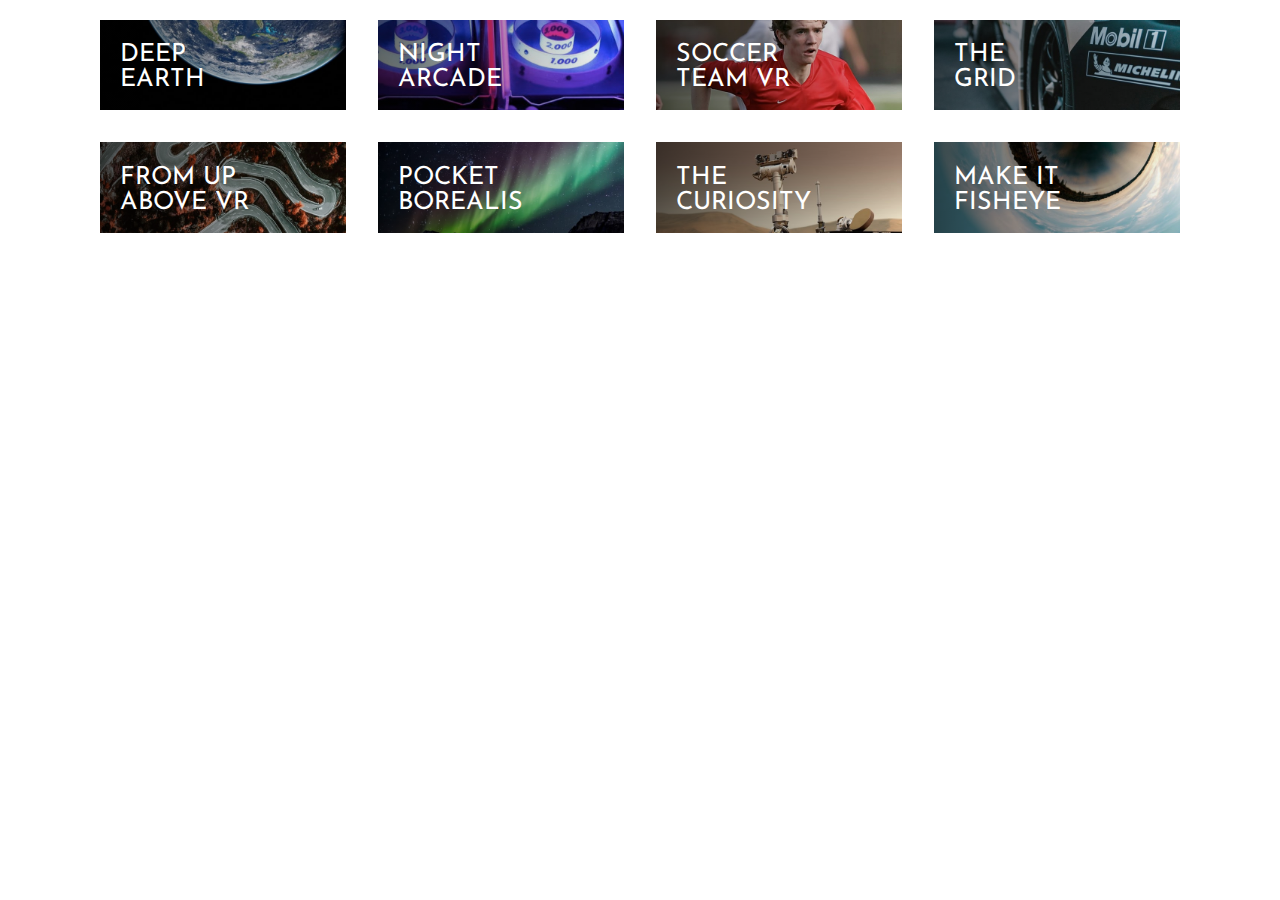
==== index.html @ 4863cc8f "build the grid" ====
<!DOCTYPE html>
<html lang="en">

<head>
  <meta charset="UTF-8">
  <meta name="viewport" content="width=device-width, initial-scale=1.0">
  <link rel="preconnect" href="https://fonts.googleapis.com">
  <link rel="preconnect" href="https://fonts.gstatic.com" crossorigin>
  <link href="https://fonts.googleapis.com/css2?family=Alata&family=Josefin+Sans:wght@300&display=swap"
    rel="stylesheet">
  <link rel="stylesheet" href="./css/styles.css">
  <link rel="icon" type="image/png" sizes="32x32" href="./images/favicon-32x32.png">

  <title>Loopstudios landing page</title>

  <!-- Feel free to remove these styles or customise in your own stylesheet 👍 -->

</head>

<body>
  <div class="creations-container">
    <article class="creation">
      <img class="image" src="./images/mobile/image-deep-earth.jpg" alt="">
      <div class="text">
        <span class="creation__title">Deep</span>
        <span class="creation__title">Earth</span>
      </div>
    </article>
    <article class="creation">
      <img class="image" src="./images/mobile/image-night-arcade.jpg" alt="">
      <div class="text">
        <span class="creation__title">Night</span>
        <span class="creation__title">Arcade</span>
      </div>
    </article>
    <article class="creation">
      <img class="image" src="./images/mobile/image-soccer-team.jpg" alt="">
      <div class="text">
        <span class="creation__title">soccer</span>
        <span class="creation__title">team vr</span>
      </div>
    </article>
    <article class="creation">
      <img class="image" src="./images/mobile/image-grid.jpg" alt="">
      <div class="text">
        <span class="creation__title">the</span>
        <span class="creation__title">grid</span>
      </div>
    </article>
    <article class="creation">
      <img class="image" src="./images/mobile/image-from-above.jpg" alt="">
      <div class="text">
        <span class="creation__title">from up</span>
        <span class="creation__title">above vr</span>
      </div>
    </article>
    <article class="creation">
      <img class="image" src="./images/mobile/image-pocket-borealis.jpg" alt="">
      <div class="text">
        <span class="creation__title">pocket</span>
        <span class="creation__title">borealis</span>
      </div>
    </article>
    <article class="creation">
      <img class="image" src="./images/mobile/image-curiosity.jpg" alt="">
      <div class="text">
        <span class="creation__title">the</span>
        <span class="creation__title">curiosity</span>
      </div>
    </article>
    <article class="creation">
      <img class="image" src="./images/mobile/image-fisheye.jpg" alt="">
      <div class="text">
        <span class="creation__title">make it</span>
        <span class="creation__title">fisheye</span>
      </div>
    </article>


    <!-- <article class="creation creation1" style="height:15rem; width:80%">
      <span class="creation__title">Deep</span>
      <span class="creation__title">Earth</span>
    </article>
    <article class="creation creation2" style="height:15rem; width:80%">
      <span class="creation__title">Night</span>
      <span class="creation__title">Arcade</span>
    </article>
    <article class="creation creation3" style="height:15rem; width:80%">
      <span class="creation__title">Soccer</span>
      <span class="creation__title">team vr</span>
    </article>
    <article class="creation creation4" style="height:15rem; width:80%">
      <span class="creation__title">the</span>
      <span class="creation__title">grid</span>
    </article>
    <article class="creation creation5" style="height:15rem; width:80%">
      <span class="creation__title">From up</span>
      <span class="creation__title">above vr</span>
    </article>
    <article class="creation creation6" style="height:15rem; width:80%">
      <span class="creation__title">pocket</span>
      <span class="creation__title">borealis</span>
    </article>
    <article class="creation creation7" style="height:15rem; width:80%">
      <span class="creation__title">The</span>
      <span class="creation__title">curiosity</span>
    </article>
    <article class="creation creation8" style="height:15rem; width:80%">
      <span class="creation__title">make it</span>
      <span class="creation__title">fisheye</span>
    </article> -->
  </div>


  <!-- About
  Careers
  Events
  Products
  Support

  Immersive experiences that deliver

  The leader in interactive VR

  Founded in 2011, Loopstudios has been producing world-class virtual reality
  projects for some of the best companies around the globe. Our award-winning
  creations have transformed businesses through digital experiences that bind
  to their brand.

  Our creations

  See all

  Deep earth
  Night arcade
  Soccer team VR
  The grid
  From up above VR
  Pocket borealis
  The curiosity
  Make it fisheye

  About
  Careers
  Events
  Products
  Support

  © 2021 Loopstudios. All rights reserved. -->

  <script src="./app.js"></script>
</body>

</html>
---- css/styles.css ----
*,
*::after,
*::before {
  margin: 0;
  padding: 0;
  -webkit-box-sizing: border-box;
          box-sizing: border-box;
}

html {
  font-size: 62.5%;
}

body {
  font-family: 'Alata', sans-serif;
  font-size: 1.5rem;
  color: dimgray;
  line-height: 1.7;
  font-weight: 400;
  min-height: 100vh;
}

h1,
h2 {
  font-family: 'Josefin Sans', sans-serif;
  font-size: 3.5rem;
}

.btn {
  text-transform: uppercase;
  padding: 1rem 4rem;
  letter-spacing: 2px;
  font-family: 'Alata', sans-serif;
  background: none;
  font-size: 1.5rem;
  font-weight: 400;
  cursor: pointer;
  -webkit-transition: all 0.2s ease-out;
  transition: all 0.2s ease-out;
}

.btn:hover {
  background-color: #000;
  color: #fff;
}

.icons {
  display: -webkit-box;
  display: -ms-flexbox;
  display: flex;
  gap: 1.5rem;
}

.icon-container {
  border-bottom: 2px solid #000;
  cursor: pointer;
  -webkit-transition: border 0.2s;
  transition: border 0.2s;
}

.icon-container:hover {
  border-bottom: 2px solid #fff;
}

.icon-container .icon {
  width: 2.5rem;
  height: 2.5rem;
}

.creations-container {
  display: -ms-grid;
  display: grid;
  -ms-grid-columns: 1fr;
      grid-template-columns: 1fr;
  justify-items: center;
  padding: 2rem;
  gap: 2rem;
}

.creations-container .creation {
  width: 100%;
  position: relative;
  cursor: pointer;
}

.creations-container .creation::before {
  content: '';
  width: 100%;
  height: 100%;
  background-image: -webkit-gradient(linear, left top, right top, from(#000), to(rgba(0, 0, 0, 0)));
  background-image: linear-gradient(to right, #000, rgba(0, 0, 0, 0));
  position: absolute;
  opacity: 0.6;
}

.creations-container .creation:hover .text {
  color: #000;
}

.creations-container .creation:hover::before {
  background-image: -webkit-gradient(linear, left top, right top, from(rgba(255, 255, 255, 0.655)), to(rgba(255, 255, 255, 0.655)));
  background-image: linear-gradient(to right, rgba(255, 255, 255, 0.655), rgba(255, 255, 255, 0.655));
}

.creations-container .creation:hover .image {
  opacity: 0.3;
}

.creations-container .image {
  width: 100%;
  -o-object-fit: cover;
     object-fit: cover;
  -o-object-position: center;
     object-position: center;
  display: block;
}

.creations-container .text {
  position: absolute;
  bottom: 1.8rem;
  left: 2rem;
  font-size: 2.5rem;
  text-transform: uppercase;
  font-family: 'Josefin Sans', sans-serif;
  color: #fff;
  display: -webkit-box;
  display: -ms-flexbox;
  display: flex;
  -webkit-box-orient: vertical;
  -webkit-box-direction: normal;
      -ms-flex-direction: column;
          flex-direction: column;
  line-height: 1;
}

@media screen and (min-width: 768px) {
  .creations-container {
    max-width: 1120px;
    margin: 0 auto;
    -ms-grid-columns: (1fr)[4];
        grid-template-columns: repeat(4, 1fr);
    gap: 3.2rem;
  }
  .creations-container .creation {
    height: 45rem;
    height: 100%;
  }
  .creations-container .creation .image {
    -o-object-fit: cover;
       object-fit: cover;
  }
}
/*# sourceMappingURL=styles.css.map */
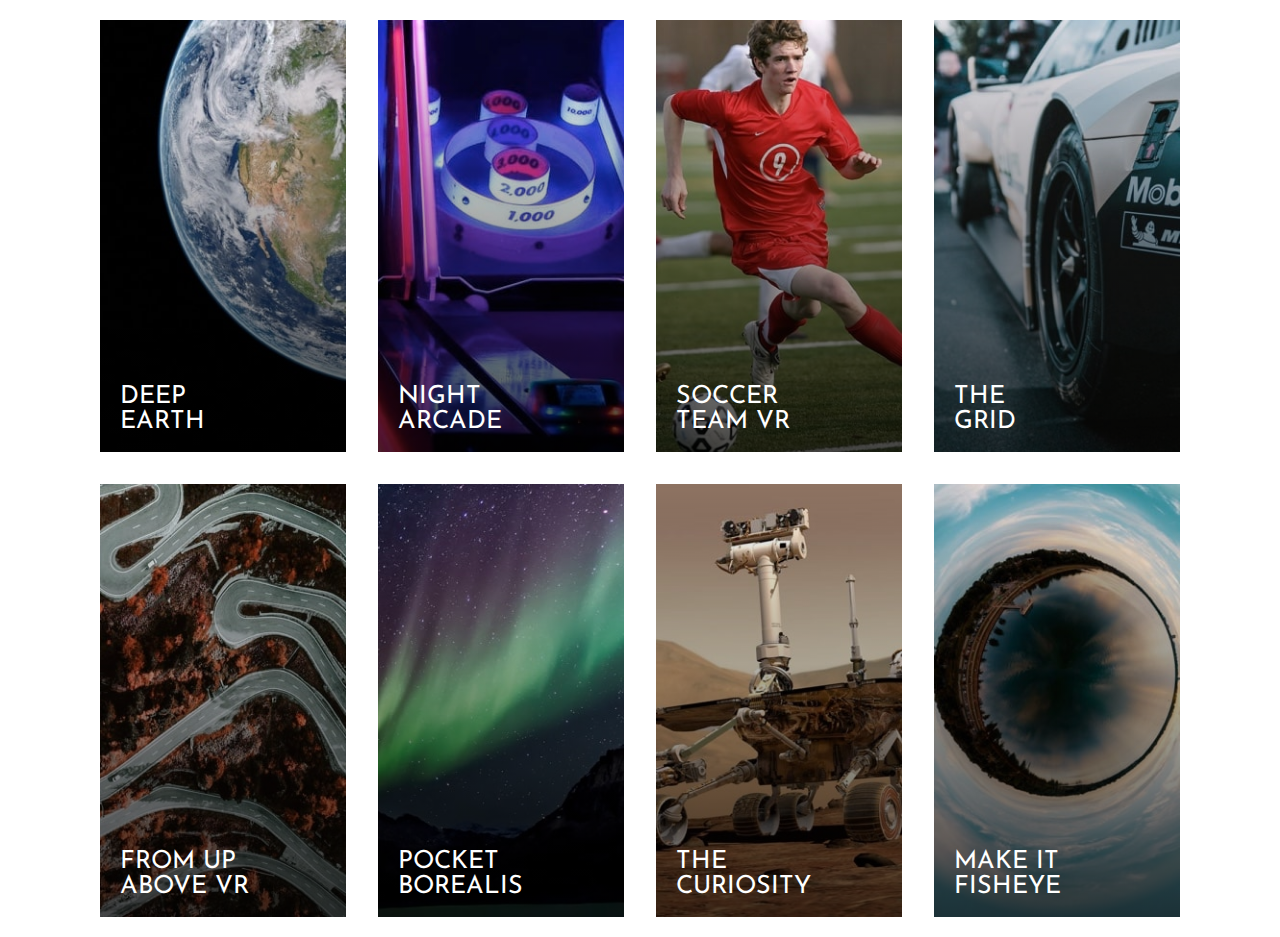
==== commit 69b64837: "grid redo" ====
--- a/index.html
+++ b/index.html
@@ -20,56 +20,87 @@
 <body>
   <div class="creations-container">
     <article class="creation">
-      <img class="image" src="./images/mobile/image-deep-earth.jpg" alt="">
+      <picture>
+        <source media="(min-width: 768px)" srcset="images/desktop/image-deep-earth.jpg">
+        <img class="image" src="./images/mobile/image-deep-earth.jpg" alt="image of deep earth">
+      </picture>
       <div class="text">
         <span class="creation__title">Deep</span>
         <span class="creation__title">Earth</span>
       </div>
     </article>
     <article class="creation">
-      <img class="image" src="./images/mobile/image-night-arcade.jpg" alt="">
+      <picture>
+        <source media="(min-width: 768px)" srcset="images/desktop/image-night-arcade.jpg">
+        <img class="image" src="./images/mobile/image-night-arcade.jpg" alt="image of night arcade">
+      </picture>
+
       <div class="text">
         <span class="creation__title">Night</span>
         <span class="creation__title">Arcade</span>
       </div>
     </article>
     <article class="creation">
-      <img class="image" src="./images/mobile/image-soccer-team.jpg" alt="">
+      <picture>
+        <source media="(min-width: 768px)" srcset="images/desktop/image-soccer-team.jpg">
+        <img class="image" src="./images/mobile/image-soccer-team.jpg" alt="image of soccer team">
+      </picture>
+
       <div class="text">
         <span class="creation__title">soccer</span>
         <span class="creation__title">team vr</span>
       </div>
     </article>
     <article class="creation">
-      <img class="image" src="./images/mobile/image-grid.jpg" alt="">
+      <picture>
+        <source media="(min-width: 768px)" srcset="images/desktop/image-grid.jpg">
+        <img class="image" src="./images/mobile/image-grid.jpg" alt="image of grid">
+      </picture>
+
       <div class="text">
         <span class="creation__title">the</span>
         <span class="creation__title">grid</span>
       </div>
     </article>
     <article class="creation">
-      <img class="image" src="./images/mobile/image-from-above.jpg" alt="">
+      <picture>
+        <source media="(min-width: 768px)" srcset="images/desktop/image-from-above.jpg">
+        <img class="image" src="./images/mobile/image-from-above.jpg" alt="image from above">
+      </picture>
+
       <div class="text">
         <span class="creation__title">from up</span>
         <span class="creation__title">above vr</span>
       </div>
     </article>
     <article class="creation">
-      <img class="image" src="./images/mobile/image-pocket-borealis.jpg" alt="">
+      <picture>
+        <source media="(min-width: 768px)" srcset="images/desktop/image-pocket-borealis.jpg">
+        <img class="image" src="./images/mobile/image-pocket-borealis.jpg" alt="image of pocket borealis">
+      </picture>
+
       <div class="text">
         <span class="creation__title">pocket</span>
         <span class="creation__title">borealis</span>
       </div>
     </article>
     <article class="creation">
-      <img class="image" src="./images/mobile/image-curiosity.jpg" alt="">
+      <picture>
+        <source media="(min-width: 768px)" srcset="images/desktop/image-curiosity.jpg">
+        <img class="image" src="./images/mobile/image-curiosity.jpg" alt="image of curiosity">
+      </picture>
+
       <div class="text">
         <span class="creation__title">the</span>
         <span class="creation__title">curiosity</span>
       </div>
     </article>
     <article class="creation">
-      <img class="image" src="./images/mobile/image-fisheye.jpg" alt="">
+      <picture>
+        <source media="(min-width: 768px)" srcset="images/desktop/image-fisheye.jpg">
+        <img class="image" src="./images/mobile/image-fisheye.jpg" alt="image of fisheye">
+      </picture>
+
       <div class="text">
         <span class="creation__title">make it</span>
         <span class="creation__title">fisheye</span>
--- a/css/styles.css
+++ b/css/styles.css
@@ -145,6 +145,15 @@
     height: 45rem;
     height: 100%;
   }
+  .creations-container .creation::before {
+    content: '';
+    width: 100%;
+    height: 100%;
+    background-image: -webkit-gradient(linear, left bottom, left top, from(#000), to(rgba(0, 0, 0, 0)));
+    background-image: linear-gradient(to top, #000, rgba(0, 0, 0, 0));
+    position: absolute;
+    opacity: 0.7;
+  }
   .creations-container .creation .image {
     -o-object-fit: cover;
        object-fit: cover;
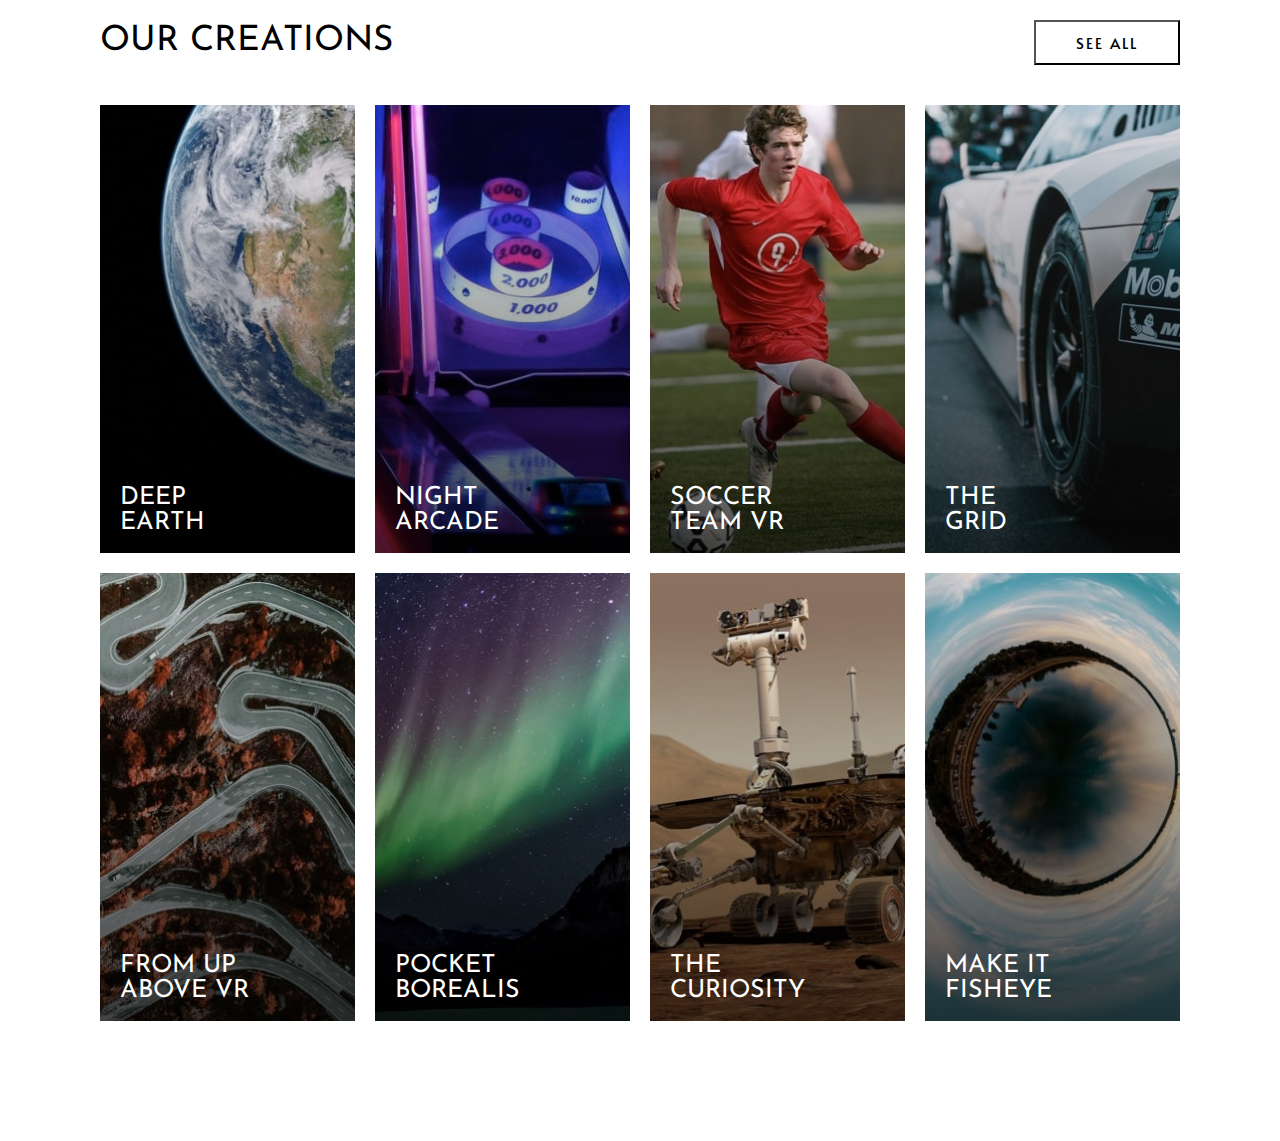
==== commit b8a180e4: "build the creations section" ====
--- a/index.html
+++ b/index.html
@@ -18,128 +18,105 @@
 </head>
 
 <body>
-  <div class="creations-container">
-    <article class="creation">
-      <picture>
-        <source media="(min-width: 768px)" srcset="images/desktop/image-deep-earth.jpg">
-        <img class="image" src="./images/mobile/image-deep-earth.jpg" alt="image of deep earth">
-      </picture>
-      <div class="text">
-        <span class="creation__title">Deep</span>
-        <span class="creation__title">Earth</span>
-      </div>
-    </article>
-    <article class="creation">
-      <picture>
-        <source media="(min-width: 768px)" srcset="images/desktop/image-night-arcade.jpg">
-        <img class="image" src="./images/mobile/image-night-arcade.jpg" alt="image of night arcade">
-      </picture>
+  <section class="creations">
+    <header class="creations__header">
+      <h2 class="creations__heading">our creations</h2>
+      <button class="btn">see all</button>
+    </header>
 
-      <div class="text">
-        <span class="creation__title">Night</span>
-        <span class="creation__title">Arcade</span>
-      </div>
-    </article>
-    <article class="creation">
-      <picture>
-        <source media="(min-width: 768px)" srcset="images/desktop/image-soccer-team.jpg">
-        <img class="image" src="./images/mobile/image-soccer-team.jpg" alt="image of soccer team">
-      </picture>
+    <div class="creations-container">
+      <article class="creation">
+        <picture>
+          <source media="(min-width: 768px)" srcset="images/desktop/image-deep-earth.jpg">
+          <img class="image" src="./images/mobile/image-deep-earth.jpg" alt="image of deep earth">
+        </picture>
+        <div class="text">
+          <span class="creation__title">Deep</span>
+          <span class="creation__title">Earth</span>
+        </div>
+      </article>
+      <article class="creation">
+        <picture>
+          <source media="(min-width: 768px)" srcset="images/desktop/image-night-arcade.jpg">
+          <img class="image" src="./images/mobile/image-night-arcade.jpg" alt="image of night arcade">
+        </picture>
 
-      <div class="text">
-        <span class="creation__title">soccer</span>
-        <span class="creation__title">team vr</span>
-      </div>
-    </article>
-    <article class="creation">
-      <picture>
-        <source media="(min-width: 768px)" srcset="images/desktop/image-grid.jpg">
-        <img class="image" src="./images/mobile/image-grid.jpg" alt="image of grid">
-      </picture>
+        <div class="text">
+          <span class="creation__title">Night</span>
+          <span class="creation__title">Arcade</span>
+        </div>
+      </article>
+      <article class="creation">
+        <picture>
+          <source media="(min-width: 768px)" srcset="images/desktop/image-soccer-team.jpg">
+          <img class="image" src="./images/mobile/image-soccer-team.jpg" alt="image of soccer team">
+        </picture>
 
-      <div class="text">
-        <span class="creation__title">the</span>
-        <span class="creation__title">grid</span>
-      </div>
-    </article>
-    <article class="creation">
-      <picture>
-        <source media="(min-width: 768px)" srcset="images/desktop/image-from-above.jpg">
-        <img class="image" src="./images/mobile/image-from-above.jpg" alt="image from above">
-      </picture>
+        <div class="text">
+          <span class="creation__title">soccer</span>
+          <span class="creation__title">team vr</span>
+        </div>
+      </article>
+      <article class="creation">
+        <picture>
+          <source media="(min-width: 768px)" srcset="images/desktop/image-grid.jpg">
+          <img class="image" src="./images/mobile/image-grid.jpg" alt="image of grid">
+        </picture>
 
-      <div class="text">
-        <span class="creation__title">from up</span>
-        <span class="creation__title">above vr</span>
-      </div>
-    </article>
-    <article class="creation">
-      <picture>
-        <source media="(min-width: 768px)" srcset="images/desktop/image-pocket-borealis.jpg">
-        <img class="image" src="./images/mobile/image-pocket-borealis.jpg" alt="image of pocket borealis">
-      </picture>
+        <div class="text">
+          <span class="creation__title">the</span>
+          <span class="creation__title">grid</span>
+        </div>
+      </article>
+      <article class="creation">
+        <picture>
+          <source media="(min-width: 768px)" srcset="images/desktop/image-from-above.jpg">
+          <img class="image" src="./images/mobile/image-from-above.jpg" alt="image from above">
+        </picture>
 
-      <div class="text">
-        <span class="creation__title">pocket</span>
-        <span class="creation__title">borealis</span>
-      </div>
-    </article>
-    <article class="creation">
-      <picture>
-        <source media="(min-width: 768px)" srcset="images/desktop/image-curiosity.jpg">
-        <img class="image" src="./images/mobile/image-curiosity.jpg" alt="image of curiosity">
-      </picture>
+        <div class="text">
+          <span class="creation__title">from up</span>
+          <span class="creation__title">above vr</span>
+        </div>
+      </article>
+      <article class="creation">
+        <picture>
+          <source media="(min-width: 768px)" srcset="images/desktop/image-pocket-borealis.jpg">
+          <img class="image" src="./images/mobile/image-pocket-borealis.jpg" alt="image of pocket borealis">
+        </picture>
 
-      <div class="text">
-        <span class="creation__title">the</span>
-        <span class="creation__title">curiosity</span>
-      </div>
-    </article>
-    <article class="creation">
-      <picture>
-        <source media="(min-width: 768px)" srcset="images/desktop/image-fisheye.jpg">
-        <img class="image" src="./images/mobile/image-fisheye.jpg" alt="image of fisheye">
-      </picture>
+        <div class="text">
+          <span class="creation__title">pocket</span>
+          <span class="creation__title">borealis</span>
+        </div>
+      </article>
+      <article class="creation">
+        <picture>
+          <source media="(min-width: 768px)" srcset="images/desktop/image-curiosity.jpg">
+          <img class="image" src="./images/mobile/image-curiosity.jpg" alt="image of curiosity">
+        </picture>
 
-      <div class="text">
-        <span class="creation__title">make it</span>
-        <span class="creation__title">fisheye</span>
-      </div>
-    </article>
+        <div class="text">
+          <span class="creation__title">the</span>
+          <span class="creation__title">curiosity</span>
+        </div>
+      </article>
+      <article class="creation">
+        <picture>
+          <source media="(min-width: 768px)" srcset="images/desktop/image-fisheye.jpg">
+          <img class="image" src="./images/mobile/image-fisheye.jpg" alt="image of fisheye">
+        </picture>
+
+        <div class="text">
+          <span class="creation__title">make it</span>
+          <span class="creation__title">fisheye</span>
+        </div>
+      </article>
+
+  </section>
 
 
-    <!-- <article class="creation creation1" style="height:15rem; width:80%">
-      <span class="creation__title">Deep</span>
-      <span class="creation__title">Earth</span>
-    </article>
-    <article class="creation creation2" style="height:15rem; width:80%">
-      <span class="creation__title">Night</span>
-      <span class="creation__title">Arcade</span>
-    </article>
-    <article class="creation creation3" style="height:15rem; width:80%">
-      <span class="creation__title">Soccer</span>
-      <span class="creation__title">team vr</span>
-    </article>
-    <article class="creation creation4" style="height:15rem; width:80%">
-      <span class="creation__title">the</span>
-      <span class="creation__title">grid</span>
-    </article>
-    <article class="creation creation5" style="height:15rem; width:80%">
-      <span class="creation__title">From up</span>
-      <span class="creation__title">above vr</span>
-    </article>
-    <article class="creation creation6" style="height:15rem; width:80%">
-      <span class="creation__title">pocket</span>
-      <span class="creation__title">borealis</span>
-    </article>
-    <article class="creation creation7" style="height:15rem; width:80%">
-      <span class="creation__title">The</span>
-      <span class="creation__title">curiosity</span>
-    </article>
-    <article class="creation creation8" style="height:15rem; width:80%">
-      <span class="creation__title">make it</span>
-      <span class="creation__title">fisheye</span>
-    </article> -->
+
   </div>
 
 
--- a/css/styles.css
+++ b/css/styles.css
@@ -27,6 +27,7 @@
 }
 
 .btn {
+  white-space: nowrap;
   text-transform: uppercase;
   padding: 1rem 4rem;
   letter-spacing: 2px;
@@ -67,13 +68,52 @@
   height: 2.5rem;
 }
 
+.creations {
+  max-width: 1120px;
+  margin: 0 auto;
+  padding: 2rem;
+  display: -webkit-box;
+  display: -ms-flexbox;
+  display: flex;
+  -webkit-box-orient: vertical;
+  -webkit-box-direction: normal;
+      -ms-flex-direction: column;
+          flex-direction: column;
+  -webkit-box-align: center;
+      -ms-flex-align: center;
+          align-items: center;
+  gap: 4rem;
+  position: relative;
+  margin-bottom: 10rem;
+}
+
+.creations .btn {
+  position: absolute;
+  bottom: -8rem;
+  left: 50%;
+  -webkit-transform: translateX(-50%);
+          transform: translateX(-50%);
+}
+
+.creations__header {
+  text-align: center;
+}
+
+.creations__heading {
+  color: #000;
+  text-transform: uppercase;
+  font-weight: 400;
+  line-height: 1.1;
+  text-align: center;
+}
+
 .creations-container {
   display: -ms-grid;
   display: grid;
   -ms-grid-columns: 1fr;
       grid-template-columns: 1fr;
   justify-items: center;
-  padding: 2rem;
+  position: relative;
   gap: 2rem;
 }
 
@@ -103,7 +143,7 @@
 }
 
 .creations-container .creation:hover .image {
-  opacity: 0.3;
+  opacity: 0.2;
 }
 
 .creations-container .image {
@@ -134,12 +174,30 @@
 }
 
 @media screen and (min-width: 768px) {
+  .creations .btn {
+    position: static;
+    -webkit-transform: translateX(0);
+            transform: translateX(0);
+  }
+  .creations__header {
+    width: 100%;
+    -ms-flex-item-align: start;
+        align-self: flex-start;
+    display: -webkit-box;
+    display: -ms-flexbox;
+    display: flex;
+    -webkit-box-align: center;
+        -ms-flex-align: center;
+            align-items: center;
+    -webkit-box-pack: justify;
+        -ms-flex-pack: justify;
+            justify-content: space-between;
+  }
   .creations-container {
     max-width: 1120px;
     margin: 0 auto;
     -ms-grid-columns: (1fr)[4];
         grid-template-columns: repeat(4, 1fr);
-    gap: 3.2rem;
   }
   .creations-container .creation {
     height: 45rem;
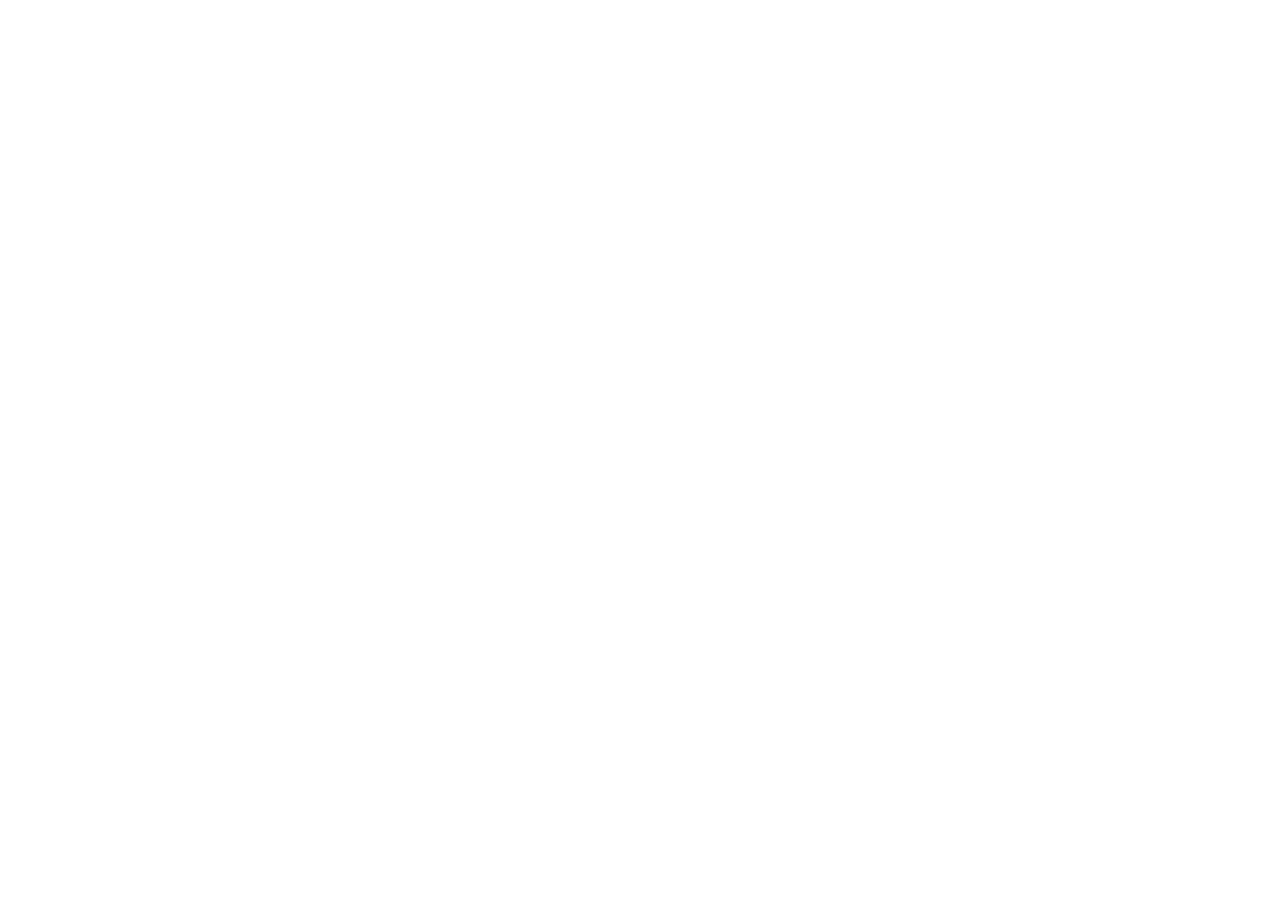
==== commit c7af0375: "creations final commit" ====
--- a/index.html
+++ b/index.html
@@ -18,102 +18,6 @@
 </head>
 
 <body>
-  <section class="creations">
-    <header class="creations__header">
-      <h2 class="creations__heading">our creations</h2>
-      <button class="btn">see all</button>
-    </header>
-
-    <div class="creations-container">
-      <article class="creation">
-        <picture>
-          <source media="(min-width: 768px)" srcset="images/desktop/image-deep-earth.jpg">
-          <img class="image" src="./images/mobile/image-deep-earth.jpg" alt="image of deep earth">
-        </picture>
-        <div class="text">
-          <span class="creation__title">Deep</span>
-          <span class="creation__title">Earth</span>
-        </div>
-      </article>
-      <article class="creation">
-        <picture>
-          <source media="(min-width: 768px)" srcset="images/desktop/image-night-arcade.jpg">
-          <img class="image" src="./images/mobile/image-night-arcade.jpg" alt="image of night arcade">
-        </picture>
-
-        <div class="text">
-          <span class="creation__title">Night</span>
-          <span class="creation__title">Arcade</span>
-        </div>
-      </article>
-      <article class="creation">
-        <picture>
-          <source media="(min-width: 768px)" srcset="images/desktop/image-soccer-team.jpg">
-          <img class="image" src="./images/mobile/image-soccer-team.jpg" alt="image of soccer team">
-        </picture>
-
-        <div class="text">
-          <span class="creation__title">soccer</span>
-          <span class="creation__title">team vr</span>
-        </div>
-      </article>
-      <article class="creation">
-        <picture>
-          <source media="(min-width: 768px)" srcset="images/desktop/image-grid.jpg">
-          <img class="image" src="./images/mobile/image-grid.jpg" alt="image of grid">
-        </picture>
-
-        <div class="text">
-          <span class="creation__title">the</span>
-          <span class="creation__title">grid</span>
-        </div>
-      </article>
-      <article class="creation">
-        <picture>
-          <source media="(min-width: 768px)" srcset="images/desktop/image-from-above.jpg">
-          <img class="image" src="./images/mobile/image-from-above.jpg" alt="image from above">
-        </picture>
-
-        <div class="text">
-          <span class="creation__title">from up</span>
-          <span class="creation__title">above vr</span>
-        </div>
-      </article>
-      <article class="creation">
-        <picture>
-          <source media="(min-width: 768px)" srcset="images/desktop/image-pocket-borealis.jpg">
-          <img class="image" src="./images/mobile/image-pocket-borealis.jpg" alt="image of pocket borealis">
-        </picture>
-
-        <div class="text">
-          <span class="creation__title">pocket</span>
-          <span class="creation__title">borealis</span>
-        </div>
-      </article>
-      <article class="creation">
-        <picture>
-          <source media="(min-width: 768px)" srcset="images/desktop/image-curiosity.jpg">
-          <img class="image" src="./images/mobile/image-curiosity.jpg" alt="image of curiosity">
-        </picture>
-
-        <div class="text">
-          <span class="creation__title">the</span>
-          <span class="creation__title">curiosity</span>
-        </div>
-      </article>
-      <article class="creation">
-        <picture>
-          <source media="(min-width: 768px)" srcset="images/desktop/image-fisheye.jpg">
-          <img class="image" src="./images/mobile/image-fisheye.jpg" alt="image of fisheye">
-        </picture>
-
-        <div class="text">
-          <span class="creation__title">make it</span>
-          <span class="creation__title">fisheye</span>
-        </div>
-      </article>
-
-  </section>
 
 
 
--- a/css/styles.css
+++ b/css/styles.css
@@ -36,6 +36,7 @@
   font-size: 1.5rem;
   font-weight: 400;
   cursor: pointer;
+  border: 2px solid #000;
   -webkit-transition: all 0.2s ease-out;
   transition: all 0.2s ease-out;
 }
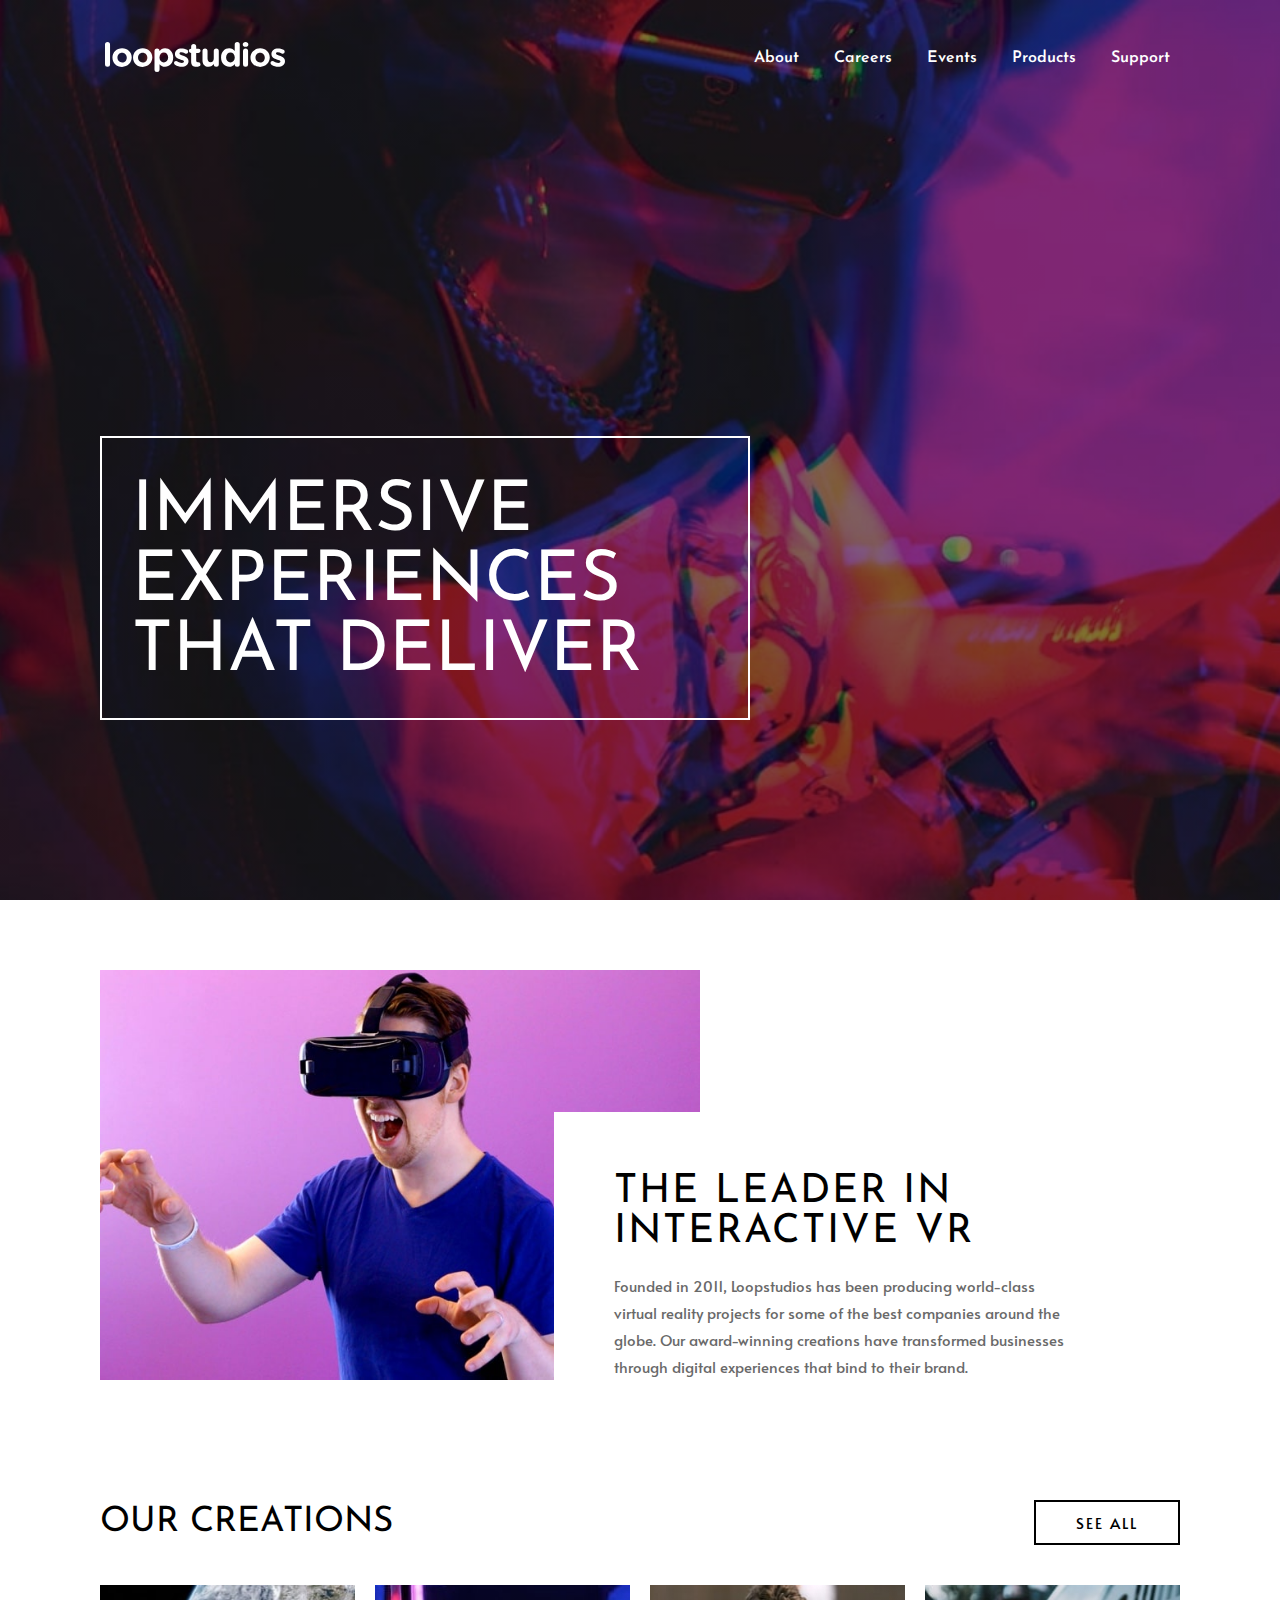
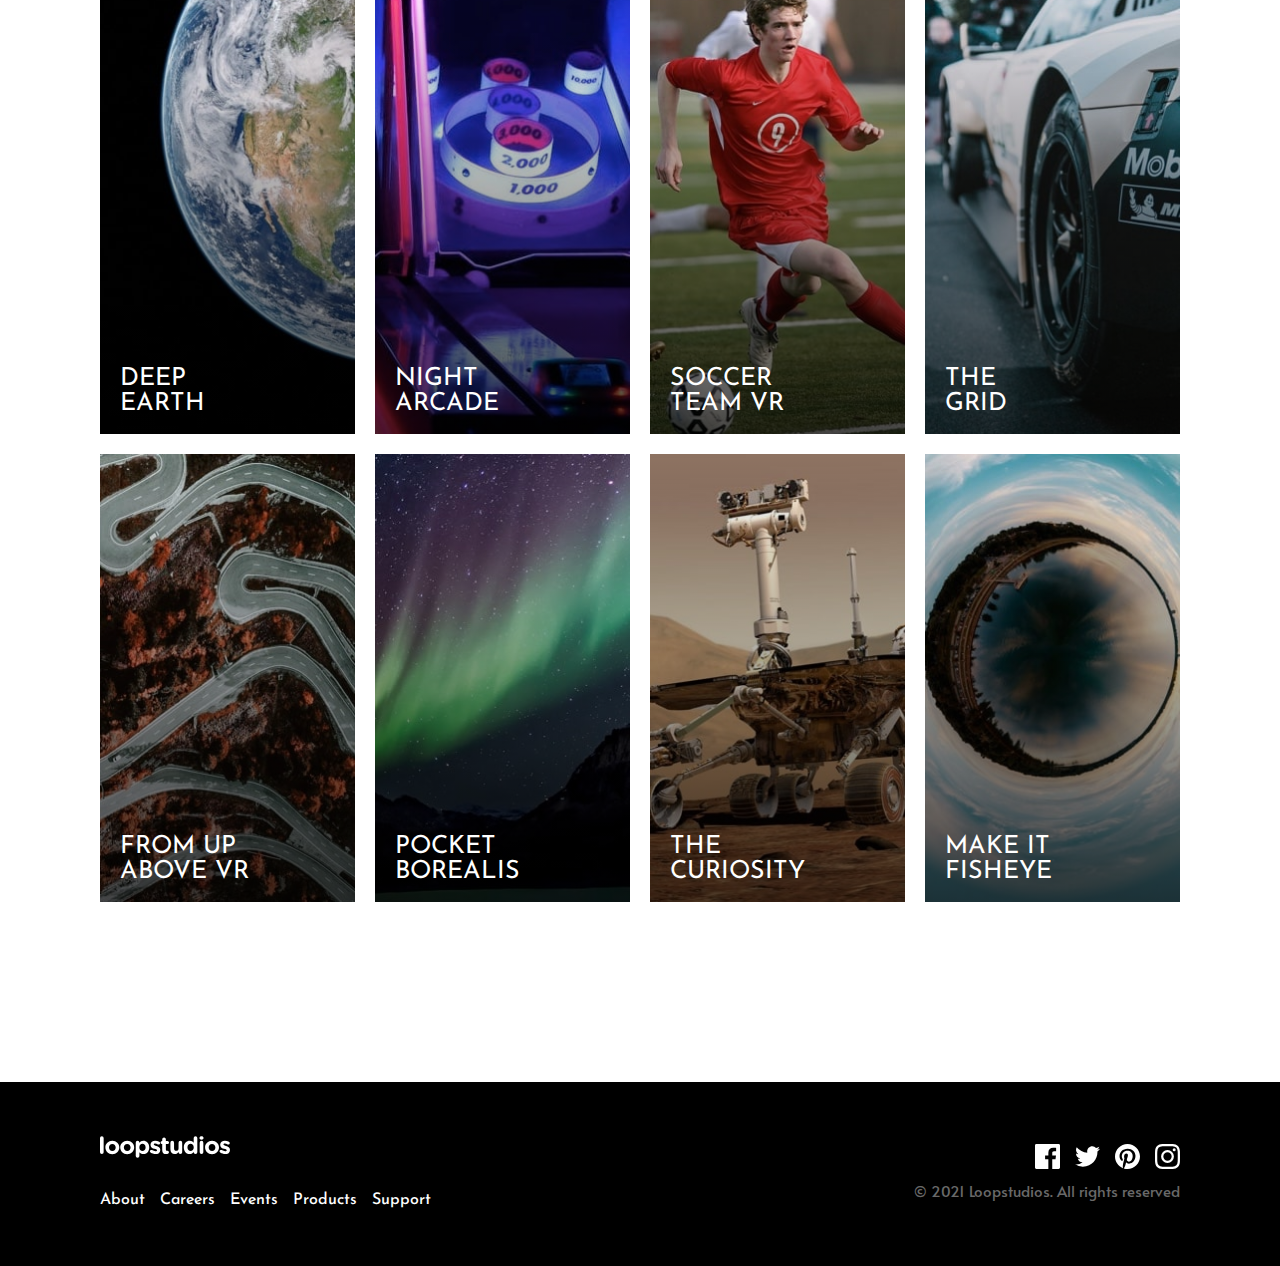
==== commit 795e06e7: "combined all the sections" ====
--- a/index.html
+++ b/index.html
@@ -19,46 +19,187 @@
 
 <body>
 
-
-
-  </div>
-
-
-  <!-- About
-  Careers
-  Events
-  Products
-  Support
-
-  Immersive experiences that deliver
-
-  The leader in interactive VR
-
-  Founded in 2011, Loopstudios has been producing world-class virtual reality
-  projects for some of the best companies around the globe. Our award-winning
-  creations have transformed businesses through digital experiences that bind
-  to their brand.
-
-  Our creations
-
-  See all
-
-  Deep earth
-  Night arcade
-  Soccer team VR
-  The grid
-  From up above VR
-  Pocket borealis
-  The curiosity
-  Make it fisheye
-
-  About
-  Careers
-  Events
-  Products
-  Support
-
-  © 2021 Loopstudios. All rights reserved. -->
+  <header class="hero">
+    <div class="hero-container">
+      <nav class="navigation">
+        <svg class="icon logo">
+          <use xlink:href="/images/sprite.svg#logo"></use>
+        </svg>
+        <ul class="navigation__list display">
+          <li class="list-item"><a href="#">About</a></li>
+          <li class="list-item"><a href="#">Careers</a></li>
+          <li class="list-item"><a href="#">Events</a></li>
+          <li class="list-item"><a href="#">Products</a></li>
+          <li class="list-item"><a href="#">Support</a></li>
+        </ul>
+        <svg class="icon menu-icon">
+          <use class="icon-main" xlink:href="/images/sprite.svg#icon-hamburger"></use>
+        </svg>
+      </nav>
+      <h1 class="hero__heading">Immersive experiences that deliver</h1>
+
+    </div>
+
+  </header>
+  <main>
+    <section class="vr">
+      <picture class="vr__head">
+        <source media="(min-width: 768px)" srcset="images/desktop/image-interactive.jpg">
+        <img class="image" src="./images/mobile/image-interactive.jpg" alt="image of vr">
+      </picture>
+      <div class="vr__body">
+        <h2 class="vr__heading">
+          The leader in interactive VR
+        </h2>
+        <p class="vr__text">
+          Founded in 2011, Loopstudios has been producing world-class virtual reality
+          projects for some of the best companies around the globe. Our award-winning
+          creations have transformed businesses through digital experiences that bind
+          to their brand.
+        </p>
+      </div>
+
+    </section>
+    <section class="creations">
+      <header class="creations__header">
+        <h2 class="creations__heading">our creations</h2>
+        <button class="btn">see all</button>
+      </header>
+
+      <div class="creations-container">
+        <article class="creation">
+          <picture>
+            <source media="(min-width: 768px)" srcset="images/desktop/image-deep-earth.jpg">
+            <img class="image" src="./images/mobile/image-deep-earth.jpg" alt="image of deep earth">
+          </picture>
+          <div class="text">
+            <span class="creation__title">Deep</span>
+            <span class="creation__title">Earth</span>
+          </div>
+        </article>
+        <article class="creation">
+          <picture>
+            <source media="(min-width: 768px)" srcset="images/desktop/image-night-arcade.jpg">
+            <img class="image" src="./images/mobile/image-night-arcade.jpg" alt="image of night arcade">
+          </picture>
+
+          <div class="text">
+            <span class="creation__title">Night</span>
+            <span class="creation__title">Arcade</span>
+          </div>
+        </article>
+        <article class="creation">
+          <picture>
+            <source media="(min-width: 768px)" srcset="images/desktop/image-soccer-team.jpg">
+            <img class="image" src="./images/mobile/image-soccer-team.jpg" alt="image of soccer team">
+          </picture>
+
+          <div class="text">
+            <span class="creation__title">soccer</span>
+            <span class="creation__title">team vr</span>
+          </div>
+        </article>
+        <article class="creation">
+          <picture>
+            <source media="(min-width: 768px)" srcset="images/desktop/image-grid.jpg">
+            <img class="image" src="./images/mobile/image-grid.jpg" alt="image of grid">
+          </picture>
+
+          <div class="text">
+            <span class="creation__title">the</span>
+            <span class="creation__title">grid</span>
+          </div>
+        </article>
+        <article class="creation">
+          <picture>
+            <source media="(min-width: 768px)" srcset="images/desktop/image-from-above.jpg">
+            <img class="image" src="./images/mobile/image-from-above.jpg" alt="image from above">
+          </picture>
+
+          <div class="text">
+            <span class="creation__title">from up</span>
+            <span class="creation__title">above vr</span>
+          </div>
+        </article>
+        <article class="creation">
+          <picture>
+            <source media="(min-width: 768px)" srcset="images/desktop/image-pocket-borealis.jpg">
+            <img class="image" src="./images/mobile/image-pocket-borealis.jpg" alt="image of pocket borealis">
+          </picture>
+
+          <div class="text">
+            <span class="creation__title">pocket</span>
+            <span class="creation__title">borealis</span>
+          </div>
+        </article>
+        <article class="creation">
+          <picture>
+            <source media="(min-width: 768px)" srcset="images/desktop/image-curiosity.jpg">
+            <img class="image" src="./images/mobile/image-curiosity.jpg" alt="image of curiosity">
+          </picture>
+
+          <div class="text">
+            <span class="creation__title">the</span>
+            <span class="creation__title">curiosity</span>
+          </div>
+        </article>
+        <article class="creation">
+          <picture>
+            <source media="(min-width: 768px)" srcset="images/desktop/image-fisheye.jpg">
+            <img class="image" src="./images/mobile/image-fisheye.jpg" alt="image of fisheye">
+          </picture>
+
+          <div class="text">
+            <span class="creation__title">make it</span>
+            <span class="creation__title">fisheye</span>
+          </div>
+        </article>
+
+    </section>
+  </main>
+  <footer class="footer">
+    <div class="footer-container">
+      <nav class="navigation">
+        <svg class="icon logo">
+          <use xlink:href="/images/sprite.svg#logo"></use>
+        </svg>
+        <ul class="navigation__list display">
+          <li class="list-item"><a href="#">About</a></li>
+          <li class="list-item"><a href="#">Careers</a></li>
+          <li class="list-item"><a href="#">Events</a></li>
+          <li class="list-item"><a href="#">Products</a></li>
+          <li class="list-item"><a href="#">Support</a></li>
+        </ul>
+      </nav>
+      <div class="social">
+        <div class="icons">
+          <div class="icon-container">
+            <svg class="icon">
+              <use xlink:href="/images/sprite.svg#icon-facebook"></use>
+            </svg>
+          </div>
+          <div class="icon-container">
+            <svg class="icon">
+              <use xlink:href="/images/sprite.svg#icon-twitter"></use>
+            </svg>
+          </div>
+          <div class="icon-container">
+            <svg class="icon">
+              <use xlink:href="/images/sprite.svg#icon-pinterest"></use>
+            </svg>
+          </div>
+          <div class="icon-container">
+            <svg class="icon">
+              <use xlink:href="/images/sprite.svg#icon-instagram"></use>
+            </svg>
+          </div>
+        </div>
+        <p class="copyright">© 2021 Loopstudios. All rights reserved</p>
+      </div>
+    </div>
+  </footer>
+
+
 
   <script src="./app.js"></script>
 </body>
--- a/css/styles.css
+++ b/css/styles.css
@@ -85,7 +85,7 @@
           align-items: center;
   gap: 4rem;
   position: relative;
-  margin-bottom: 10rem;
+  margin-bottom: 16rem;
 }
 
 .creations .btn {
@@ -218,4 +218,345 @@
        object-fit: cover;
   }
 }
+
+.vr {
+  max-width: 1120px;
+  display: -ms-grid;
+  display: grid;
+  margin: 0 auto;
+  place-items: center;
+  -ms-grid-columns: 1fr;
+      grid-template-columns: 1fr;
+  padding: 2rem;
+  gap: 5rem;
+  margin-top: 5rem;
+  margin-bottom: 8rem;
+}
+
+.vr__head {
+  width: 100%;
+}
+
+.vr__head .image {
+  width: 100%;
+  -o-object-fit: cover;
+     object-fit: cover;
+  display: block;
+}
+
+.vr__body {
+  text-align: center;
+  padding: 1rem;
+}
+
+.vr__heading {
+  text-transform: uppercase;
+  line-height: 1;
+  color: #000;
+  margin-bottom: 2rem;
+  font-weight: 600;
+  font-size: 3.2rem;
+}
+
+.vr__text {
+  line-height: 1.8;
+}
+
+@media screen and (min-width: 992px) {
+  .vr {
+    -ms-grid-columns: minmax(200px, 600px) 1fr;
+        grid-template-columns: minmax(200px, 600px) 1fr;
+    position: relative;
+  }
+  .vr__body {
+    -ms-flex-item-align: end;
+        -ms-grid-row-align: end;
+        align-self: end;
+    text-align: left;
+    padding: 6rem;
+    padding-bottom: 0;
+    position: absolute;
+    right: 30%;
+    -webkit-transform: translateX(50%);
+            transform: translateX(50%);
+    margin-bottom: 2rem;
+    background-color: #fff;
+  }
+  .vr__heading {
+    max-width: 20ch;
+    letter-spacing: 2px;
+    font-size: 4rem;
+    font-weight: 400;
+  }
+  .vr__text {
+    max-width: 45ch;
+  }
+}
+
+.hero {
+  width: 100%;
+  background-image: url(/images/mobile/image-hero.jpg);
+  background-position: top;
+  background-repeat: no-repeat;
+  background-size: cover;
+  min-height: 100vh;
+  position: relative;
+}
+
+.hero-container {
+  max-width: 1120px;
+  margin: 0 auto;
+  position: relative;
+  min-height: 100vh;
+  padding: 2rem;
+}
+
+.hero__heading {
+  text-transform: uppercase;
+  position: absolute;
+  color: #fff;
+  font-weight: 400;
+  line-height: 1;
+  bottom: 50%;
+  left: 50%;
+  -webkit-transform: translate(-50%, 50%);
+          transform: translate(-50%, 50%);
+  border: 2px solid #fff;
+  padding: 2rem;
+  max-width: 30rem;
+  padding-top: 2.5rem;
+  z-index: 1;
+}
+
+@media screen and (min-width: 768px) {
+  .hero {
+    background-image: -webkit-gradient(linear, left top, right top, from(rgba(0, 0, 0, 0.5)), to(rgba(0, 0, 0, 0.5))), url(/images/desktop/image-hero.jpg);
+    background-image: linear-gradient(to right, rgba(0, 0, 0, 0.5), rgba(0, 0, 0, 0.5)), url(/images/desktop/image-hero.jpg);
+  }
+  .hero__heading {
+    bottom: 20%;
+    left: 0;
+    -webkit-transform: none;
+            transform: none;
+    font-size: 7rem;
+    max-width: 65rem;
+    padding: 3rem;
+    padding-top: 4rem;
+    margin-left: 2rem;
+  }
+}
+
+.navigation {
+  margin-top: 2rem;
+  display: -webkit-box;
+  display: -ms-flexbox;
+  display: flex;
+  -webkit-box-pack: justify;
+      -ms-flex-pack: justify;
+          justify-content: space-between;
+  -webkit-box-align: center;
+      -ms-flex-align: center;
+          align-items: center;
+  gap: 2rem;
+}
+
+.navigation__list {
+  position: absolute;
+  list-style: none;
+  display: -webkit-box;
+  display: -ms-flexbox;
+  display: flex;
+  -webkit-box-orient: vertical;
+  -webkit-box-direction: normal;
+      -ms-flex-direction: column;
+          flex-direction: column;
+  gap: 1.5rem;
+  font-family: 'Josefin Sans', sans-serif;
+  font-size: 2rem;
+  top: 0;
+  left: 0;
+  right: 0;
+  bottom: 0;
+  background-color: #000;
+  padding-top: 20rem;
+  padding-left: 2rem;
+}
+
+.navigation__list a {
+  text-decoration: none;
+  color: #fff;
+  padding: 1rem;
+  text-transform: uppercase;
+  -webkit-transition: color 0.2s;
+  transition: color 0.2s;
+  outline: none;
+  position: relative;
+  -webkit-transition: all 0.2s;
+  transition: all 0.2s;
+}
+
+.navigation__list a:hover {
+  color: #8c8c8c;
+}
+
+.navigation .logo {
+  width: 19rem;
+  height: 3rem;
+  cursor: pointer;
+  z-index: 999;
+}
+
+.navigation .menu-icon {
+  width: 3rem;
+  height: 3rem;
+  cursor: pointer;
+  fill: #fff;
+  -webkit-transition: fill 0.2s;
+  transition: fill 0.2s;
+  z-index: 999;
+}
+
+.navigation .menu-icon:hover {
+  fill: #8c8c8c;
+}
+
+.list-horizontal {
+  -webkit-box-orient: horizontal;
+  -webkit-box-direction: normal;
+      -ms-flex-direction: row;
+          flex-direction: row;
+}
+
+.display {
+  display: none;
+}
+
+@media screen and (min-width: 768px) {
+  .navigation__list {
+    -webkit-box-orient: horizontal;
+    -webkit-box-direction: normal;
+        -ms-flex-direction: row;
+            flex-direction: row;
+    display: -webkit-box;
+    display: -ms-flexbox;
+    display: flex;
+    position: static;
+    background: none;
+    padding: 0;
+  }
+  .navigation__list a {
+    font-size: 1.6rem;
+    text-transform: none;
+    font-weight: 600;
+  }
+  .navigation__list a:hover:after {
+    content: '';
+    position: absolute;
+    background-color: #fff;
+    height: 2px;
+    width: 35%;
+    left: 50%;
+    bottom: -0.3rem;
+    -webkit-transform: translateX(-50%);
+            transform: translateX(-50%);
+  }
+  .navigation__list a:hover {
+    color: #fff;
+  }
+  .navigation .menu-icon {
+    display: none;
+  }
+}
+
+.footer {
+  background: #000;
+}
+
+.footer-container {
+  max-width: 1120px;
+  margin: 0 auto;
+  padding: 5rem 2rem;
+  display: -webkit-box;
+  display: -ms-flexbox;
+  display: flex;
+  -webkit-box-orient: vertical;
+  -webkit-box-direction: normal;
+      -ms-flex-direction: column;
+          flex-direction: column;
+}
+
+.footer .navigation {
+  margin-top: 0;
+  -webkit-box-orient: vertical;
+  -webkit-box-direction: normal;
+      -ms-flex-direction: column;
+          flex-direction: column;
+}
+
+.footer .navigation__list {
+  display: -webkit-box;
+  display: -ms-flexbox;
+  display: flex;
+  padding: 0;
+  position: static;
+  -webkit-box-align: center;
+      -ms-flex-align: center;
+          align-items: center;
+}
+
+.footer .navigation__list a {
+  text-transform: none;
+  font-weight: 500;
+}
+
+.footer .navigation .logo {
+  width: 13rem;
+}
+
+.footer .social {
+  margin-top: 4rem;
+  display: -webkit-box;
+  display: -ms-flexbox;
+  display: flex;
+  -webkit-box-orient: vertical;
+  -webkit-box-direction: normal;
+      -ms-flex-direction: column;
+          flex-direction: column;
+  -webkit-box-pack: center;
+      -ms-flex-pack: center;
+          justify-content: center;
+  -webkit-box-align: center;
+      -ms-flex-align: center;
+          align-items: center;
+  text-align: center;
+}
+
+@media screen and (min-width: 768px) {
+  .footer-container {
+    -webkit-box-orient: horizontal;
+    -webkit-box-direction: normal;
+        -ms-flex-direction: row;
+            flex-direction: row;
+    -webkit-box-align: center;
+        -ms-flex-align: center;
+            align-items: center;
+    -webkit-box-pack: justify;
+        -ms-flex-pack: justify;
+            justify-content: space-between;
+  }
+  .footer .social {
+    margin-top: 0;
+    -webkit-box-align: end;
+        -ms-flex-align: end;
+            align-items: flex-end;
+  }
+  .footer .navigation {
+    -webkit-box-align: start;
+        -ms-flex-align: start;
+            align-items: flex-start;
+  }
+  .footer .navigation a {
+    padding: 0;
+  }
+}
 /*# sourceMappingURL=styles.css.map */